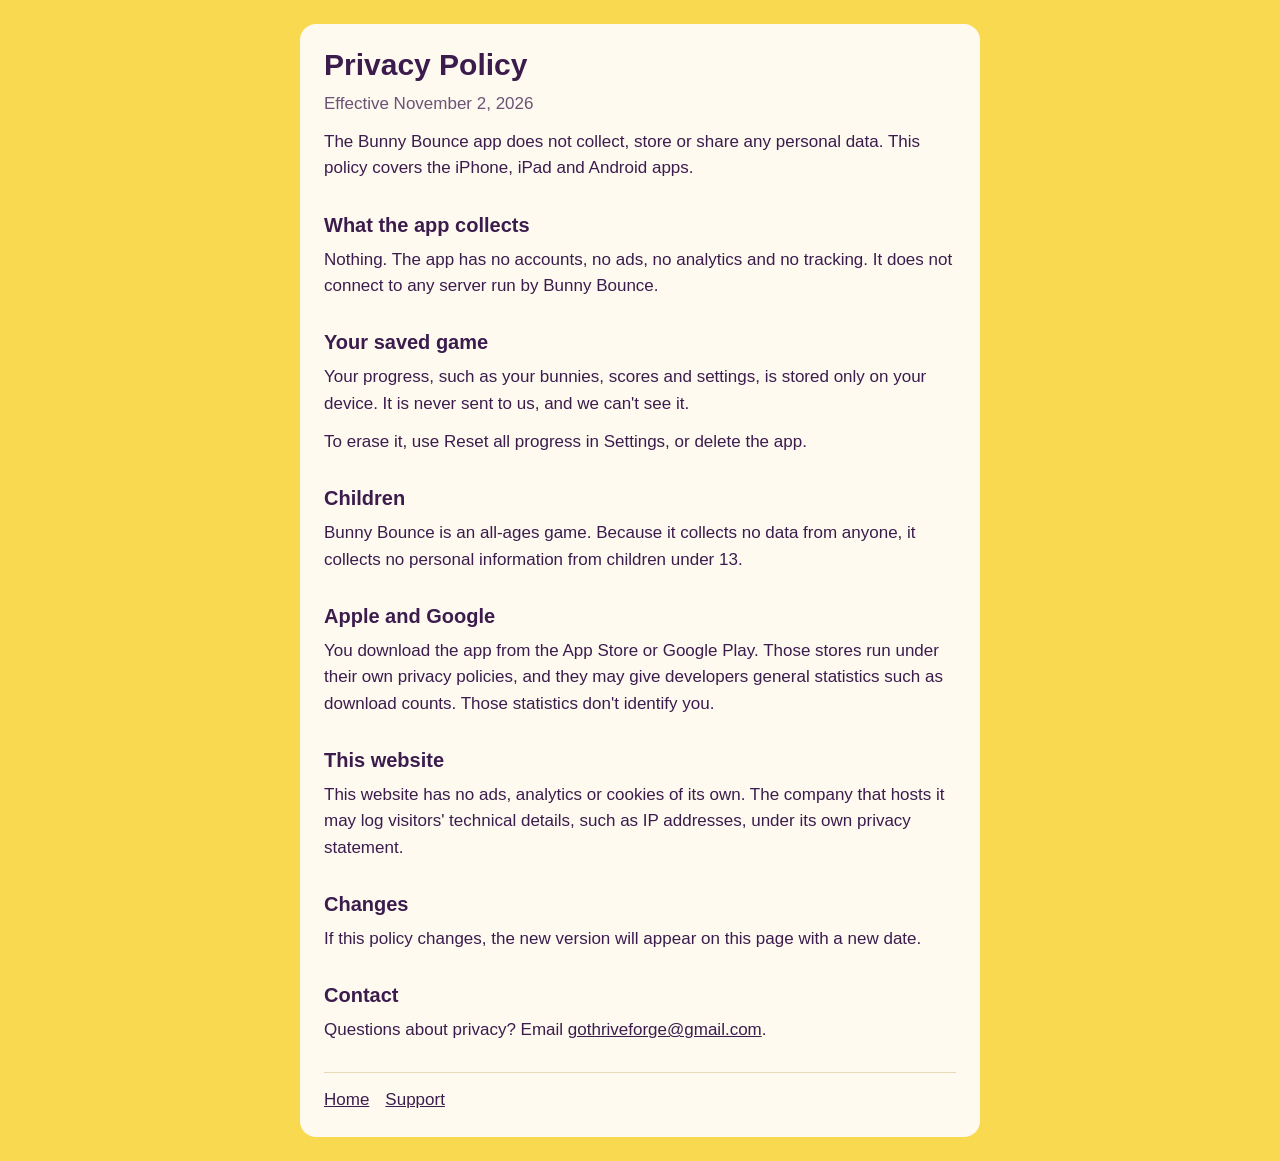
==== privacy.html @ 78d1d9de "Add the Bunny Bounce privacy and support pages Co-Authored-By: Claude Opus 5.5 <noreply@anthropic.co" ====
<!doctype html>
<html lang="en">
<head>
<meta charset="utf-8">
<meta name="viewport" content="width=device-width, initial-scale=1">
<title>Privacy Policy | Bunny Bounce</title>
<link rel="stylesheet" href="style.css">
</head>
<body>
<main>
<h1>Privacy Policy</h1>
<p class="date">Effective November 2, 2026</p>
<p>The Bunny Bounce app does not collect, store or share any personal data. This policy covers the iPhone, iPad and Android apps.</p>

<h2>What the app collects</h2>
<p>Nothing. The app has no accounts, no ads, no analytics and no tracking. It does not connect to any server run by Bunny Bounce.</p>

<h2>Your saved game</h2>
<p>Your progress, such as your bunnies, scores and settings, is stored only on your device. It is never sent to us, and we can't see it.</p>
<p>To erase it, use Reset all progress in Settings, or delete the app.</p>

<h2>Children</h2>
<p>Bunny Bounce is an all-ages game. Because it collects no data from anyone, it collects no personal information from children under 13.</p>

<h2>Apple and Google</h2>
<p>You download the app from the App Store or Google Play. Those stores run under their own privacy policies, and they may give developers general statistics such as download counts. Those statistics don't identify you.</p>

<h2>This website</h2>
<p>This website has no ads, analytics or cookies of its own. The company that hosts it may log visitors' technical details, such as IP addresses, under its own privacy statement.</p>

<h2>Changes</h2>
<p>If this policy changes, the new version will appear on this page with a new date.</p>

<h2>Contact</h2>
<p>Questions about privacy? Email <a href="mailto:gothriveforge@gmail.com">gothriveforge@gmail.com</a>.</p>
<nav><a href="index.html">Home</a><a href="support.html">Support</a></nav>
</main>
</body>
</html>
---- style.css ----
:root { --butter: #f8d94f; --aubergine: #3b1c4d; --paper: #fffaf0; --line: #e6d9b8; }
* { box-sizing: border-box; }
body { margin: 0; background: var(--butter); color: var(--aubergine); font: 17px/1.55 -apple-system, BlinkMacSystemFont, "Segoe UI", Roboto, sans-serif; }
main { max-width: 680px; margin: 24px auto; padding: 24px; background: var(--paper); border-radius: 16px; }
@media (max-width: 720px) { main { margin: 16px; } }
h1 { font-size: 30px; line-height: 1.15; margin: 0 0 8px; }
h2 { font-size: 20px; margin: 28px 0 6px; }
p, ul { margin: 0 0 12px; }
a { color: inherit; }
nav { margin-top: 28px; padding-top: 14px; border-top: 1px solid var(--line); }
nav a { margin-right: 16px; }
.date { opacity: .75; }
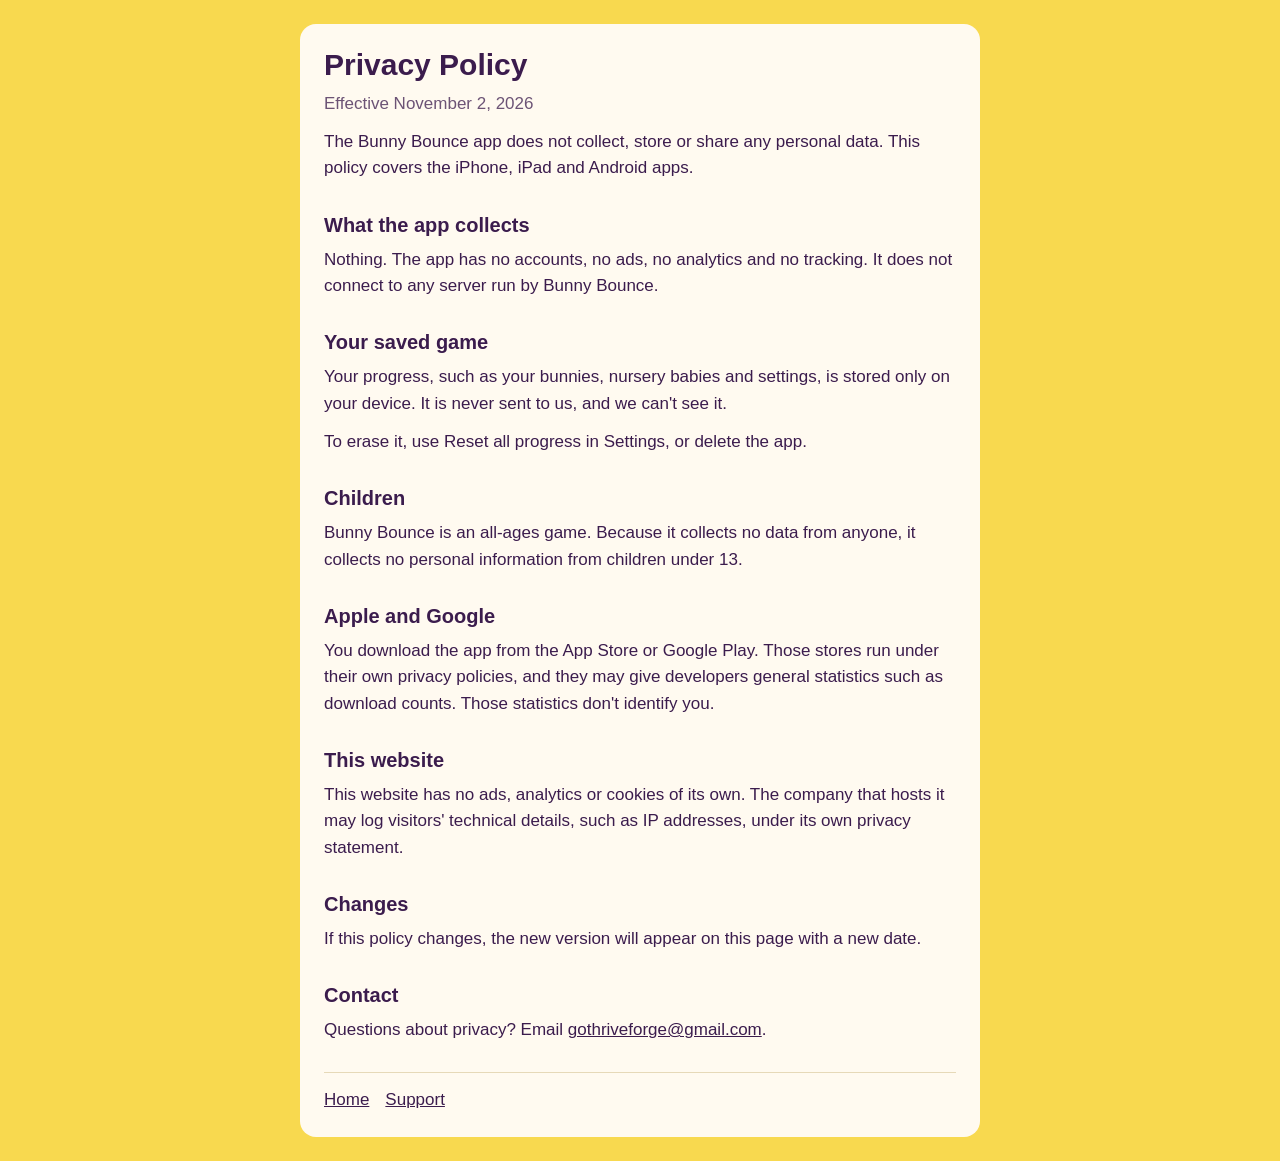
==== commit e56de315: "Drop scores from the privacy page, since the game no longer shows a score" ====
--- a/privacy.html
+++ b/privacy.html
@@ -16,7 +16,7 @@
 <p>Nothing. The app has no accounts, no ads, no analytics and no tracking. It does not connect to any server run by Bunny Bounce.</p>
 
 <h2>Your saved game</h2>
-<p>Your progress, such as your bunnies, scores and settings, is stored only on your device. It is never sent to us, and we can't see it.</p>
+<p>Your progress, such as your bunnies, nursery babies and settings, is stored only on your device. It is never sent to us, and we can't see it.</p>
 <p>To erase it, use Reset all progress in Settings, or delete the app.</p>
 
 <h2>Children</h2>
